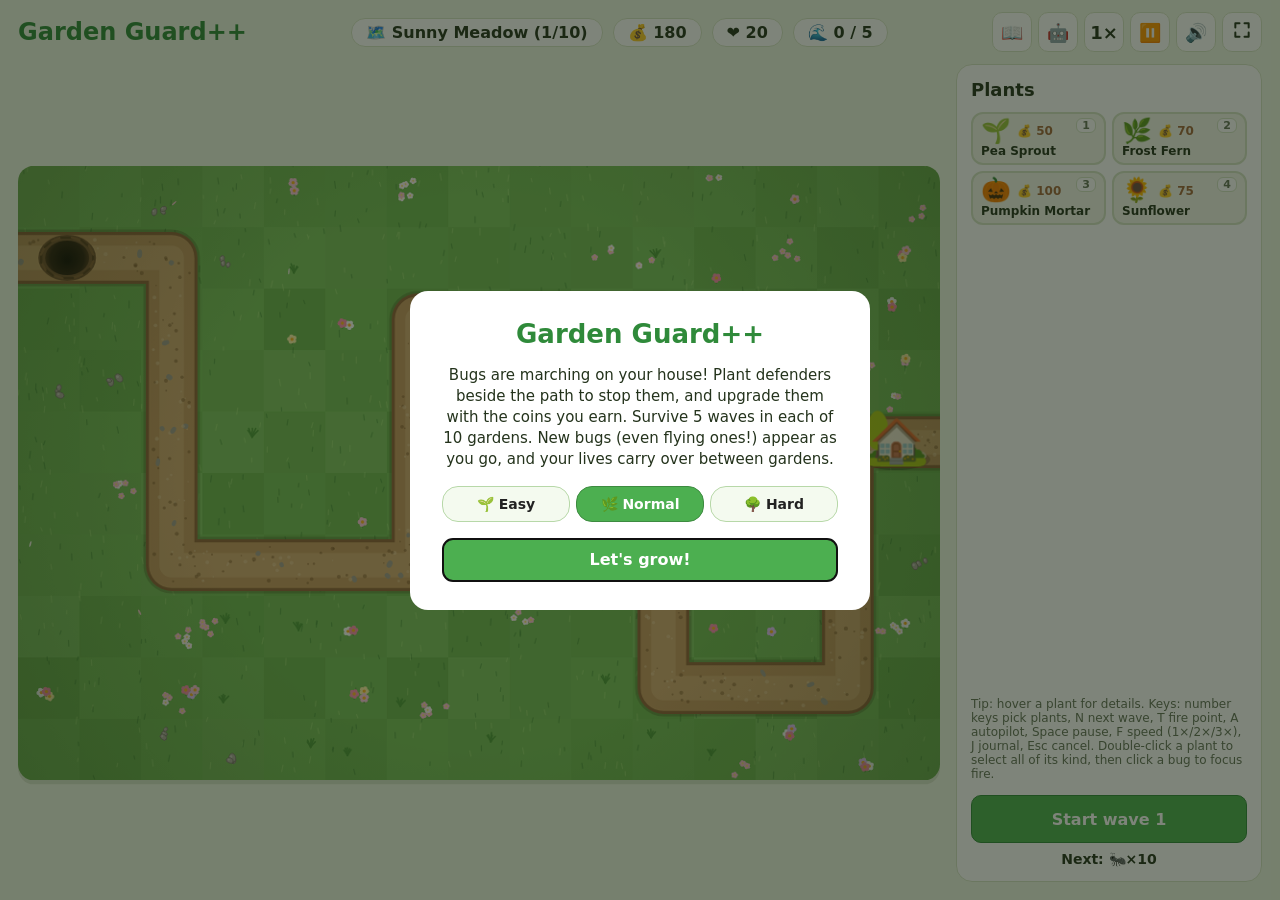
==== web/index.html @ fe69b540 "Web port: first integrated build HTML/CSS/JS + phones, snapshot gardenguard-web-1-integrated.  Co-Au" ====
<!doctype html>
<html lang="en">
<head>
<meta charset="utf-8">
<meta name="viewport" content="width=device-width, initial-scale=1, maximum-scale=1, user-scalable=no, viewport-fit=cover">
<title>Garden Guard++</title>
<meta name="theme-color" content="#eef6e4">
<!-- iPhone: "Share > Add to Home Screen" opens it full screen, like an app -->
<meta name="apple-mobile-web-app-capable" content="yes">
<meta name="mobile-web-app-capable" content="yes">
<meta name="apple-mobile-web-app-status-bar-style" content="black-translucent">
<meta name="apple-mobile-web-app-title" content="Garden Guard">
<link rel="manifest" href="manifest.json">
<link rel="apple-touch-icon" href="icon-180.png">
<link rel="icon" href="icon-192.png">
<link rel="stylesheet" href="css/style.css">
<link rel="stylesheet" href="css/phone.css">
</head>
<body>
<div id="app">
  <header id="header">
    <div id="title">Garden Guard++</div>
    <div class="stats">
      <span class="stat" id="statMap" title="Campaign map"></span>
      <span class="stat" id="statCoins"></span>
      <span class="stat" id="statLives"></span>
      <span class="stat" id="statWave"></span>
    </div>
    <div class="icons">
      <button class="iconBtn" id="btnJournal" title="Garden Journal (J)">📖</button>
      <button class="iconBtn" id="btnAuto" title="Autopilot: the AI plays the whole campaign at 2× (A)">🤖</button>
      <button class="iconBtn" id="btnSpeed" title="Fast forward (F)">1×</button>
      <button class="iconBtn" id="btnPause" title="Pause (Space)">⏸</button>
      <button class="iconBtn" id="btnSound" title="Sound">🔊</button>
      <button class="iconBtn" id="btnFull" title="Full screen">⛶</button>
    </div>
  </header>

  <main id="play">
    <div id="boardWrap">
      <canvas id="board"></canvas>
      <div id="toast" class="hidden"></div>
      <div id="pausedBanner" class="hidden">Paused</div>
      <button id="btnZoomReset" class="iconBtn hidden" title="Zoom out to the whole garden">🔍</button>
    </div>

    <aside id="side">
      <button id="sideToggle" class="iconBtn" title="Hide or show the panel">▸</button>
      <div id="sideBody">
        <div id="sideTitle">Plants</div>
        <div id="shop"></div>
        <div id="shopInfo" class="hidden"></div>

        <div id="towerPanel" class="hidden">
          <div class="tpHead">
            <span id="tpIcon"></span><span id="tpName"></span>
            <button class="iconBtn small" id="tpClose" title="Close (Esc)">✕</button>
          </div>
          <div id="tpLevel"></div>
          <table id="tpStats"></table>
          <div class="tpActions">
            <button id="tpUpgrade" class="primary">Upgrade</button>
            <button id="tpSell" class="danger">Sell</button>
          </div>
          <button id="tpAim" title="Ambush: pick a spot in range. The plant waits for bugs near there instead of shooting the first bug it sees, and hits 30% harder.">🎯 Set fire point (T)</button>
          <button id="tpCancelFocus" class="hidden">✕ Cancel focus fire</button>
        </div>

        <div class="spacer"></div>
        <div id="hint">Tip: hover a plant for details. Keys: number keys pick plants, N next wave, T fire point,
          A autopilot, Space pause, F speed (1×/2×/3×), J journal, Esc cancel. Double-click a plant to select
          all of its kind, then click a bug to focus fire.</div>
        <div id="touchHint">Tap a plant, then tap the garden to plant it. Double-tap a plant to select all
          of its kind, then tap a bug to focus fire. Pinch to zoom, drag to pan, long-press for info.</div>
      </div>
      <!-- Always visible (outside the scrolling part), so the wave button never scrolls away on phones -->
      <div id="sideFoot">
        <button id="startWave" class="primary big">Start wave 1</button>
        <div id="nextWave"></div>
      </div>
    </aside>
  </main>

  <!-- Overlays (cards) -->
  <div class="overlay hidden" id="ovIntro"><div class="card">
    <div class="cardTitle">Garden Guard++</div>
    <div class="cardText" id="introText"></div>
    <div id="difficultyHost"></div>
    <button class="primary big" id="btnStart">Let's grow!</button>
    <button class="big hidden" id="btnContinue"></button>
    <button class="big hidden" id="btnChoose">🗺️ Choose map</button>
    <button class="big hidden" id="btnInstall">📲 Install as an app</button>
  </div></div>

  <div class="overlay hidden" id="ovMapSelect"><div class="card">
    <div class="cardTitle">Choose a garden</div>
    <div class="cardText">Start a fresh run with full lives at any garden you've reached.</div>
    <div id="mapList"></div>
    <button class="big" id="btnMapBack">Back</button>
  </div></div>

  <div class="overlay hidden" id="ovNext"><div class="card">
    <div class="cardTitle" id="nextTitle"></div>
    <div class="cardText" id="nextText"></div>
    <button class="primary big" id="btnNext"></button>
  </div></div>

  <div class="overlay hidden" id="ovBugs"><div class="card">
    <div class="cardTitle" id="bugsTitle"></div>
    <div class="cardText left" id="bugsText"></div>
    <button class="primary big" id="btnBugs">Got it, bring them on!</button>
  </div></div>

  <div class="overlay hidden" id="ovEnd"><div class="card">
    <div class="cardTitle" id="endTitle"></div>
    <div class="cardText" id="endText"></div>
    <button class="primary big" id="btnAgain">Play again</button>
  </div></div>

  <div class="overlay hidden" id="ovJournal"><div class="card wide">
    <div id="journalHost"></div>
    <button class="primary big" id="btnJournalClose">Close</button>
  </div></div>

  <div id="rotate"><div>📱↻</div><p>Turn your phone sideways to play</p></div>
</div>

<script src="js/data.js"></script>
<script src="js/game.js"></script>
<script src="js/audio.js"></script>
<script src="js/view.js"></script>
<script src="js/renderer.js"></script>
<script src="js/autopilot.js"></script>
<script src="js/journal.js"></script>
<script src="js/difficulty.js"></script>
<script src="js/focusfire.js"></script>
<script src="js/ui.js"></script>
<script src="js/input.js"></script>
<script src="js/scenes.js"></script>
<script src="js/main.js"></script>
</body>
</html>
---- web/css/style.css ----
/* Garden Guard++ web. Colors match the Qt version's style sheet. */
:root {
  --bg: #eef6e4; --ink: #24331c; --green: #2f8a3a; --green2: #4caf50; --line: #d6e3c6;
  --soft: #f4f8ec; --muted: #64735a; --red: #e0533d; --gold: #ffc93c; --brown: #a0683c;
  --side-w: 306px;
}
* { box-sizing: border-box; -webkit-tap-highlight-color: transparent; }
html, body { margin: 0; height: 100%; background: var(--bg); color: var(--ink);
  font-family: system-ui, -apple-system, "Segoe UI", Roboto, "Noto Color Emoji", sans-serif;
  overscroll-behavior: none; }
body { overflow: hidden; -webkit-user-select: none; user-select: none; -webkit-touch-callout: none; }
.hidden { display: none !important; }

#app { position: fixed; inset: 0; display: flex; flex-direction: column;
  padding: 12px 18px 18px; gap: 12px;
  padding-left: max(18px, env(safe-area-inset-left)); padding-right: max(18px, env(safe-area-inset-right)); }

/* Header */
#header { display: flex; align-items: center; gap: 10px; flex: none; }
#title { font-size: 24px; font-weight: 800; color: var(--green); white-space: nowrap; }
.stats { flex: 1; display: flex; justify-content: center; gap: 10px; flex-wrap: nowrap; min-width: 0; }
.stat { background: #fff; border: 1px solid var(--line); border-radius: 14px; padding: 4px 14px;
  font-size: 16px; font-weight: 700; white-space: nowrap; transition: background .15s, border-color .15s; }
.stat.low { color: var(--red); border-color: var(--red); }
.stat.bump { background: #fff3c4; border-color: var(--gold); }
.icons { display: flex; gap: 6px; flex: none; }

button { font: inherit; background: #fff; color: var(--ink); border: 1px solid var(--line);
  border-radius: 10px; padding: 6px 12px; font-weight: 600; cursor: pointer; touch-action: manipulation; }
button:hover:not(:disabled) { background: var(--soft); }
button:active:not(:disabled) { background: #e6efda; }
button:disabled { color: #a3ad99; background: #f3f6ee; cursor: default; }
button.primary { background: var(--green2); color: #fff; border-color: var(--green); }
button.primary:hover:not(:disabled) { background: #43a047; }
button.primary:disabled { background: #b5d8b6; color: #f4f8ec; border-color: #a3cba5; }
button.danger { background: var(--red); color: #fff; border-color: #b83a27; }
button.danger:hover:not(:disabled) { background: #cf4732; }
button.danger:disabled { background: #efb3a9; color: #fbeeeb; }
button.big { font-size: 16px; font-weight: 700; min-height: 44px; }
.iconBtn { font-size: 18px; width: 40px; height: 40px; padding: 0; flex: none; }
.iconBtn.small { width: 32px; height: 32px; font-size: 15px; }
.iconBtn.on { background: #fff3c4; border-color: var(--gold); }

/* Board */
#play { flex: 1; display: flex; gap: 16px; min-height: 0; }
#boardWrap { flex: 1; position: relative; min-width: 0; min-height: 0; }
#board { position: absolute; inset: 0; width: 100%; height: 100%; touch-action: none; display: block; }
#board.cross { cursor: crosshair; }
#toast { position: absolute; top: 16px; left: 50%; transform: translateX(-50%); pointer-events: none;
  background: rgba(36, 51, 28, .9); color: #fff; font-weight: 700; font-size: 15px;
  padding: 9px 18px; border-radius: 999px; max-width: 92%; text-align: center; z-index: 2; }
#toast.error { background: var(--red); }
#pausedBanner { position: absolute; top: 50%; left: 50%; transform: translate(-50%, -50%); pointer-events: none;
  background: rgba(20, 32, 14, .75); color: #fff; font-weight: 800; font-size: 30px;
  padding: 12px 28px; border-radius: 14px; z-index: 2; }
#btnZoomReset { position: absolute; right: 10px; bottom: 14px; z-index: 2; opacity: .92; }

/* Side panel */
#side { width: var(--side-w); flex: none; background: #fff; border: 1px solid var(--line); border-radius: 16px;
  position: relative; display: flex; flex-direction: column; min-height: 0; }
#sideFoot { flex: none; display: flex; flex-direction: column; gap: 8px; padding: 0 14px 14px; }
#sideToggle { display: none; }
#sideBody { flex: 1; display: flex; flex-direction: column; gap: 12px; padding: 14px; overflow-y: auto; min-height: 0; }
#sideTitle { font-size: 18px; font-weight: 800; }
#shop { display: grid; grid-template-columns: 1fr 1fr; gap: 6px; }
.shopItem { position: relative; background: var(--soft); border: 2px solid var(--line); border-radius: 12px;
  padding: 4px 8px 5px; display: grid; grid-template-columns: auto 1fr auto; column-gap: 6px;
  align-items: center; text-align: left; min-height: 52px; }
.shopItem:hover:not(:disabled) { border-color: var(--green2); background: var(--soft); }
.shopItem.checked { background: rgba(76, 175, 80, .18); border-color: var(--green); }
.shopItem:disabled { background: #f6f7f3; border-color: #e3e8dc; }
.shopItem.fresh { border-color: #f2b705; background: #fff8dc; }
.shopItem.fresh.checked { background: rgba(242, 183, 5, .25); }
.shopIcon { font-size: 24px; line-height: 1.1; }
.shopCost { font-weight: 700; font-size: 12px; color: var(--brown); white-space: nowrap; }
.shopItem:disabled .shopCost { color: #d9480f; }
.shopKey { background: #fff; border: 1px solid var(--line); border-radius: 6px; font-size: 11px;
  font-weight: 700; color: var(--muted); padding: 0 5px; align-self: start; }
.shopName { grid-column: 1 / 4; font-weight: 700; font-size: 12px; white-space: nowrap; overflow: hidden; text-overflow: ellipsis; }
.shopItem:disabled .shopName { color: #a3ad99; }
.shopNew { position: absolute; left: 2px; top: -1px; background: #f2b705; color: #fff; border-radius: 6px;
  font-size: 9px; font-weight: 800; padding: 0 3px; }
#shopInfo { background: var(--soft); border: 1px solid var(--line); border-radius: 10px; padding: 8px 10px;
  font-size: 12px; color: var(--ink); line-height: 1.35; }
#shopInfo i { color: var(--muted); }

#towerPanel { background: var(--soft); border: 1px solid var(--line); border-radius: 12px; padding: 10px 12px 12px;
  display: flex; flex-direction: column; gap: 6px; }
.tpHead { display: flex; align-items: center; gap: 8px; }
#tpIcon { font-size: 26px; }
#tpName { font-size: 16px; font-weight: 800; flex: 1; }
#tpLevel { color: var(--muted); font-size: 14px; }
#tpStats { width: 100%; border-collapse: collapse; font-size: 14px; }
#tpStats td { padding: 1px 0; }
#tpStats td:last-child { text-align: right; font-weight: 700; }
.tpActions { display: flex; gap: 6px; }
#tpUpgrade { flex: 3; } #tpSell { flex: 2; }
.spacer { flex: 1; }
#startWave { min-height: 48px; }
#nextWave { font-size: 14px; font-weight: 600; text-align: center; white-space: pre-line; }
#hint, #touchHint { color: var(--muted); font-size: 12px; }
#touchHint { display: none; }

/* Overlays */
.overlay { position: fixed; inset: 0; background: rgba(20, 32, 14, .55); display: flex; align-items: center;
  justify-content: center; z-index: 10; padding: 12px; }
.card { background: #fff; border-radius: 18px; width: 460px; max-width: 100%; max-height: 100%; overflow-y: auto;
  padding: 28px 32px; display: flex; flex-direction: column; gap: 16px; }
.card.wide { width: 640px; }
.cardTitle { font-size: 26px; font-weight: 800; color: var(--green); text-align: center; white-space: pre-line; }
.cardText { font-size: 15px; text-align: center; white-space: pre-line; line-height: 1.4; }
.cardText.left { text-align: left; white-space: normal; }
#journalHost { height: 60vh; min-height: 200px; position: relative; overflow: hidden; }
#mapList { display: grid; grid-template-columns: 1fr auto auto; gap: 6px 10px; align-items: center; }
#mapList .mName { font-size: 14px; font-weight: 600; }
#mapList .mStars { font-size: 15px; color: #9a9a9a; }
#mapList .mStars.got { color: #f2b705; }
#mapList button { min-width: 70px; }

#rotate { display: none; position: fixed; inset: 0; z-index: 100; background: var(--bg); color: var(--green);
  flex-direction: column; align-items: center; justify-content: center; text-align: center; font-weight: 800; }
#rotate div { font-size: 64px; }
#rotate p { font-size: 20px; }

/* Touch devices: show touch hints instead of keyboard hints */
@media (hover: none) and (pointer: coarse) {
  #hint { display: none; }
  #touchHint { display: block; }
  .shopKey { display: none; }
}
/* Phones held upright: ask to rotate */
@media (hover: none) and (pointer: coarse) and (orientation: portrait) and (max-width: 820px) {
  #rotate { display: flex; }
}

/* Short screens (phones in landscape): compact everything */
@media (max-height: 560px) {
  :root { --side-w: 218px; }
  #app { padding: 4px 6px 6px; gap: 4px;
    padding-left: max(6px, env(safe-area-inset-left)); padding-right: max(6px, env(safe-area-inset-right)); }
  #title { display: none; }
  .stats { gap: 4px; justify-content: flex-start; }
  .stat { font-size: 12px; padding: 2px 7px; border-radius: 10px; }
  #statMap .long { display: none; }
  .icons { gap: 3px; }
  .iconBtn { width: 32px; height: 32px; font-size: 15px; border-radius: 8px; }
  #play { gap: 6px; }
  #side { border-radius: 12px; }
  #sideToggle { display: block; position: absolute; left: -14px; top: 50%; transform: translateY(-50%);
    width: 22px; height: 44px; font-size: 13px; z-index: 3; border-radius: 8px; padding: 0; }
  #sideBody { padding: 6px; gap: 6px; }
  #sideTitle, #hint, #touchHint { display: none; }
  #shop { grid-template-columns: 1fr 1fr 1fr; gap: 3px; }
  .shopItem { min-height: 0; padding: 2px 3px; grid-template-columns: 1fr; text-align: center; border-radius: 9px; }
  .shopIcon { font-size: 19px; }
  .shopCost { font-size: 10px; }
  .shopName, .shopKey { display: none; }
  .shopNew { font-size: 8px; }
  #shopInfo { font-size: 11px; padding: 5px 7px; }
  #towerPanel { padding: 5px 7px; gap: 3px; border-radius: 9px; }
  #tpIcon { font-size: 20px; } #tpName { font-size: 13px; } #tpLevel { font-size: 11px; }
  #tpStats { font-size: 11px; }
  #towerPanel button { font-size: 12px; padding: 4px 6px; }
  #startWave { min-height: 38px; font-size: 14px; }
  #nextWave { font-size: 11px; }
  #toast { top: 6px; font-size: 12px; padding: 5px 12px; }
  #pausedBanner { font-size: 22px; padding: 8px 20px; }
  .card { padding: 14px 18px; gap: 9px; border-radius: 14px; width: 520px; }
  .card.wide { width: 720px; }
  .cardTitle { font-size: 20px; }
  .cardText { font-size: 13px; }
  .card button.big { min-height: 36px; font-size: 14px; }
  #side.collapsed { width: 0; border: none; }
  #side.collapsed #sideBody, #side.collapsed #sideFoot { display: none; }
  #sideFoot { padding: 0 6px 6px; gap: 3px; }
}
---- web/css/phone.css ----
/* Garden Guard++ web: layout overrides (owner: Bill). Loaded after style.css.
   1) Laptops/tablets 561-900px tall: compact shop chips while a plant is selected.
   2) Phones in landscape (<= 560px tall): compact everything. */
/* Narrow-but-tall screens (iPad landscape 1024x768): the header's title, stats and icons overlapped. */
@media (min-height: 561px) and (max-width: 1180px) {
  #title { font-size: 19px; }
  .stats { gap: 6px; }
  .stat { font-size: 14px; padding: 3px 10px; }
  .icons { gap: 4px; }
}
@media (min-height: 561px) and (max-height: 900px) {
  /* While a plant is selected the shop cards drop their name line (icon + cost + key stay), so the tower
     panel's 🎯 and Cancel focus stay above the wave footer even with 11 plants (map 10). */
  #sideBody:has(#towerPanel:not(.hidden)) .shopItem { min-height: 0; padding: 2px 8px; }
  #sideBody:has(#towerPanel:not(.hidden)) .shopName { display: none; }
  #sideBody:has(#towerPanel:not(.hidden)) .shopIcon { font-size: 20px; }
  #sideBody:has(#towerPanel:not(.hidden)) .shopKey { align-self: center; }
  #sideBody:has(#towerPanel:not(.hidden)) #shop { gap: 4px; }
  #sideBody:has(#towerPanel:not(.hidden)) #shopInfo { display: none; }
}

@media (max-height: 560px) {
  /* #5 Bigger touch targets in the header and on the side toggle. */
  .iconBtn { width: 36px; height: 36px; font-size: 16px; }
  #sideToggle { width: 28px; height: 52px; left: -18px; font-size: 14px; }

  /* #1 Tower panel: compact, so Upgrade/Sell, 🎯 and Cancel focus fit at 844x390 even with 11 plants. */
  /* While a plant is selected, the shop shrinks to one line per plant (icon + price), 3 per row. */
  #sideBody:has(#towerPanel:not(.hidden)) #shop { grid-template-columns: repeat(3, minmax(0, 1fr)); gap: 2px; }
  #sideBody:has(#towerPanel:not(.hidden)) .shopItem {
    display: flex; align-items: center; justify-content: center; gap: 1px; padding: 1px 1px; border-width: 1px; }
  #sideBody:has(#towerPanel:not(.hidden)) .shopIcon { font-size: 15px; }
  #sideBody:has(#towerPanel:not(.hidden)) .shopCost { font-size: 9px; letter-spacing: -.2px; }
  #sideBody:has(#towerPanel:not(.hidden)) .shopNew { display: none; }
  #sideBody:has(#towerPanel:not(.hidden)) #shopInfo { display: none; }

  #towerPanel { display: grid; grid-template-columns: 1fr 1fr; gap: 3px; padding: 4px 6px 5px; }
  #towerPanel > * { grid-column: 1 / -1; min-width: 0; }
  .tpHead { gap: 4px; }
  #tpIcon { font-size: 17px; }
  #tpName { font-size: 12px; line-height: 1.1; }
  #tpClose { width: 26px; height: 26px; font-size: 12px; }
  #tpLevel { font-size: 10px; margin-top: -3px; }
  /* Stats in two columns: "name value" pairs. */
  #tpStats, #tpStats tbody { display: grid; grid-template-columns: 1fr 1fr; column-gap: 6px; row-gap: 0; font-size: 10px; }
  #tpStats tbody { grid-column: 1 / -1; }
  #tpStats tr { display: flex; justify-content: space-between; gap: 3px; min-width: 0; line-height: 1.25; }
  #tpStats tr:last-child:nth-child(odd) { grid-column: 1 / -1; }   /* odd last stat gets the full width */
  #tpStats td { padding: 0; }
  #tpStats td:first-child { color: var(--muted); white-space: nowrap; }
  #tpStats td:last-child { text-align: right; overflow: hidden; text-overflow: ellipsis; white-space: nowrap; }
  #towerPanel button { font-size: 11px; padding: 3px 4px; min-height: 28px; line-height: 1.1; }
  /* 🎯 and Cancel focus side by side when both show. */
  #tpAim:has(+ #tpCancelFocus:not(.hidden)), #tpCancelFocus { grid-column: auto; }

  /* #2 Map select: two maps per row (1|2, 3|4, ...), Back always visible at 844x390. */
  #ovMapSelect .card { width: 780px; gap: 7px; padding: 10px 14px 12px; }
  #ovMapSelect .cardText { font-size: 12px; }
  #mapList { grid-template-columns: 1fr auto auto 1fr auto auto; gap: 4px 8px; }
  #mapList .mName { font-size: 13px; white-space: nowrap; overflow: hidden; text-overflow: ellipsis; }
  #mapList .mStars { font-size: 12px; }
  #mapList button { min-width: 58px; min-height: 34px; padding: 2px 8px; font-size: 13px; }
  #mapList button:nth-of-type(odd) { margin-right: 10px; }

  /* #3 Journal: use the height the removed title freed up. */
  #journalHost { height: calc(100vh - 96px); height: calc(100dvh - 96px); min-height: 160px; }
}
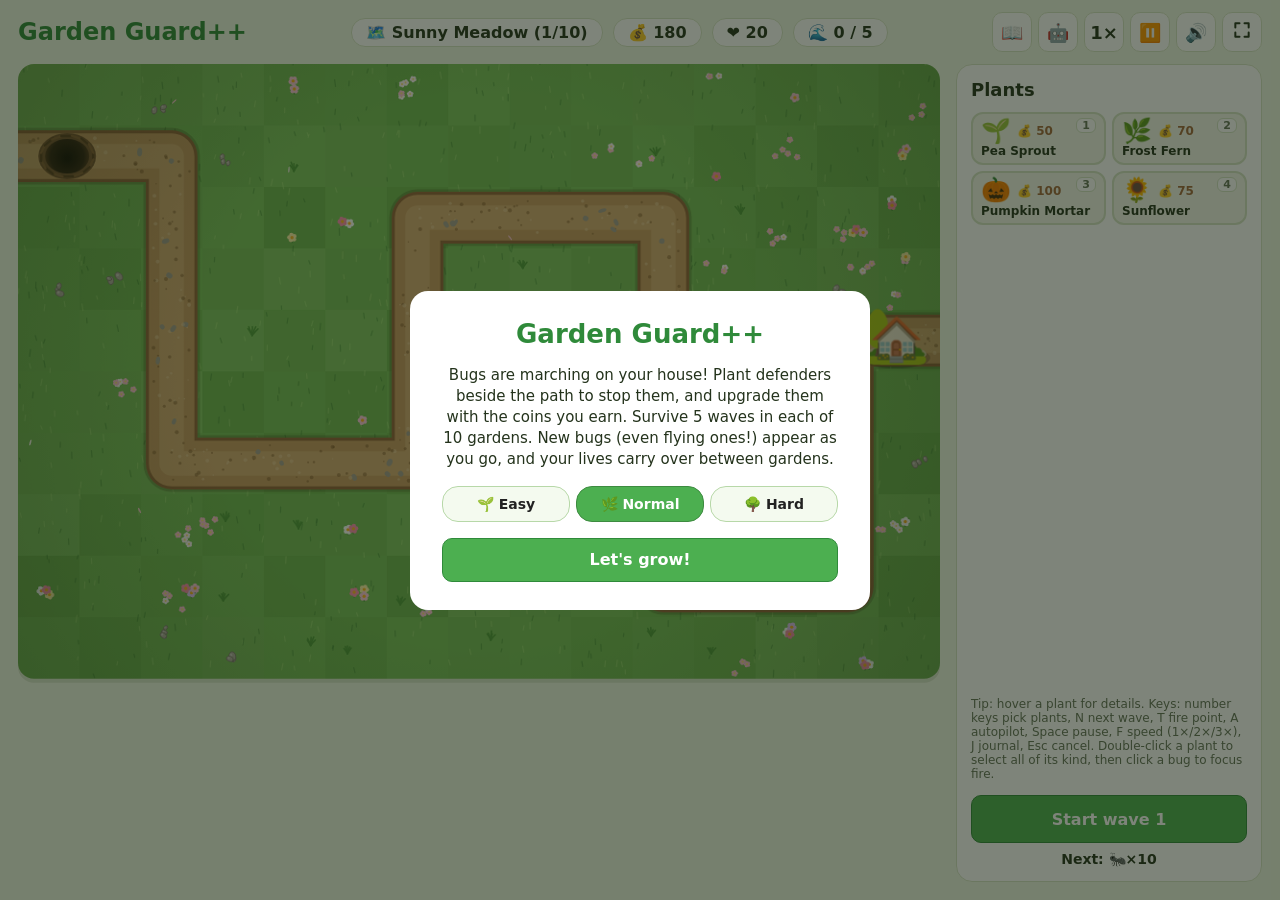
==== commit 05e0fb41: "Web port: phone layouts HTML/CSS/JS + phones, snapshot gardenguard-web-2-phone.  Co-Authored-By: Cla" ====
--- a/web/index.html
+++ b/web/index.html
@@ -86,6 +86,7 @@
     <div class="cardTitle">Garden Guard++</div>
     <div class="cardText" id="introText"></div>
     <div id="difficultyHost"></div>
+    <button class="primary big hidden" id="btnResume"></button>
     <button class="primary big" id="btnStart">Let's grow!</button>
     <button class="big hidden" id="btnContinue"></button>
     <button class="big hidden" id="btnChoose">🗺️ Choose map</button>
--- a/web/css/style.css
+++ b/web/css/style.css
@@ -8,7 +8,7 @@
 html, body { margin: 0; height: 100%; background: var(--bg); color: var(--ink);
   font-family: system-ui, -apple-system, "Segoe UI", Roboto, "Noto Color Emoji", sans-serif;
   overscroll-behavior: none; }
-body { overflow: hidden; -webkit-user-select: none; user-select: none; -webkit-touch-callout: none; }
+body { overflow: hidden; touch-action: manipulation; -webkit-user-select: none; user-select: none; -webkit-touch-callout: none; }
 .hidden { display: none !important; }
 
 #app { position: fixed; inset: 0; display: flex; flex-direction: column;
--- a/web/css/phone.css
+++ b/web/css/phone.css
@@ -17,6 +17,7 @@
   #sideBody:has(#towerPanel:not(.hidden)) .shopKey { align-self: center; }
   #sideBody:has(#towerPanel:not(.hidden)) #shop { gap: 4px; }
   #sideBody:has(#towerPanel:not(.hidden)) #shopInfo { display: none; }
+  #sideBody:has(#towerPanel:not(.hidden)) :is(#hint, #touchHint) { display: none; }   /* was cut by the footer */
 }
 
 @media (max-height: 560px) {
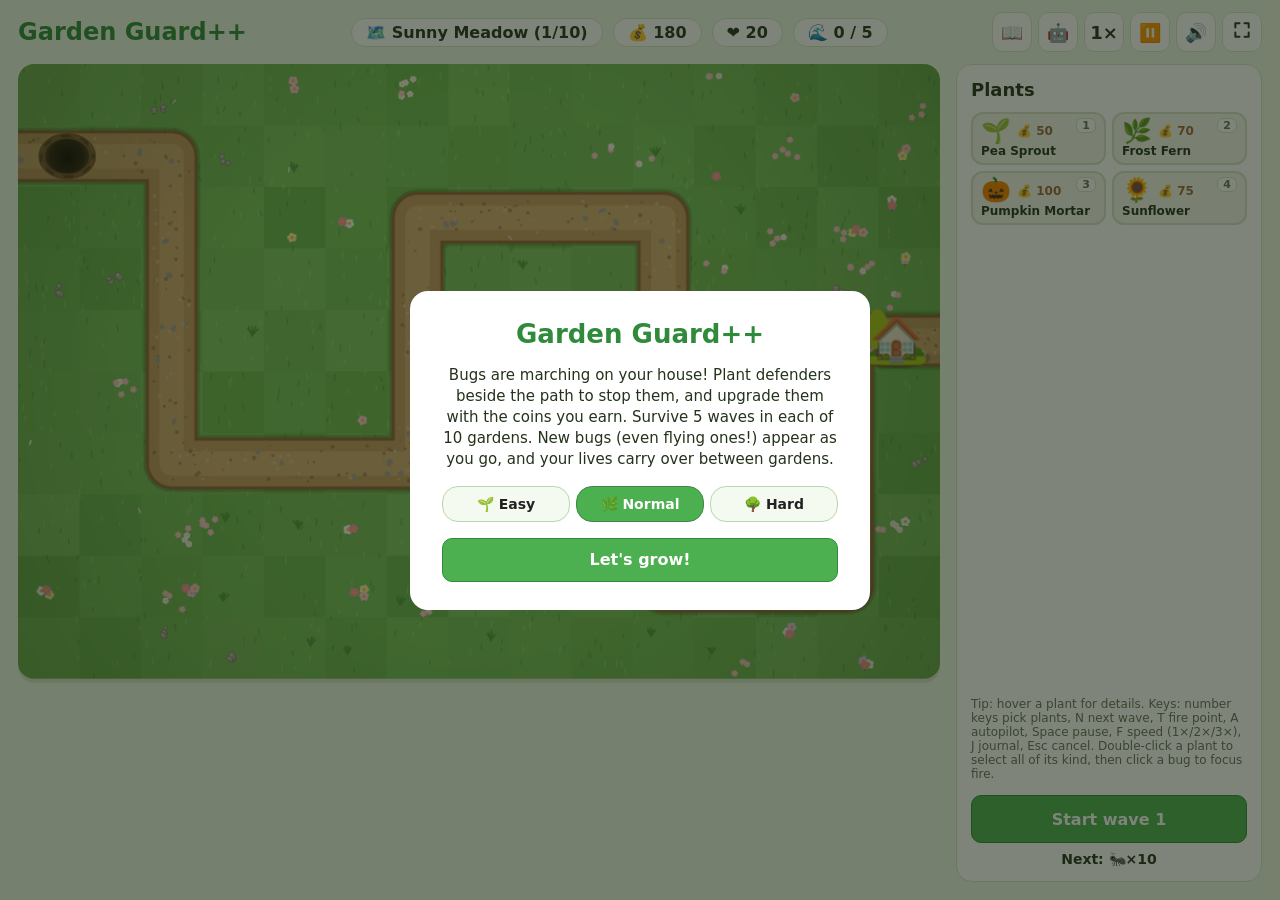
==== commit 35387c2f: "Web port: final (all checks pass) HTML/CSS/JS + phones, snapshot gardenguard-web-3-final.  Co-Author" ====
--- a/web/index.html
+++ b/web/index.html
@@ -15,6 +15,7 @@
 <link rel="icon" href="icon-192.png">
 <link rel="stylesheet" href="css/style.css">
 <link rel="stylesheet" href="css/phone.css">
+<link rel="stylesheet" href="css/portrait.css">
 </head>
 <body>
 <div id="app">
@@ -63,7 +64,7 @@
             <button id="tpSell" class="danger">Sell</button>
           </div>
           <button id="tpAim" title="Ambush: pick a spot in range. The plant waits for bugs near there instead of shooting the first bug it sees, and hits 30% harder.">🎯 Set fire point (T)</button>
-          <button id="tpCancelFocus" class="hidden">✕ Cancel focus fire</button>
+          <button id="tpCancelFocus" class="hidden">✕ Cancel focus</button>
         </div>
 
         <div class="spacer"></div>
--- a/web/css/style.css
+++ b/web/css/style.css
@@ -120,7 +120,7 @@
 #rotate { display: none; position: fixed; inset: 0; z-index: 100; background: var(--bg); color: var(--green);
   flex-direction: column; align-items: center; justify-content: center; text-align: center; font-weight: 800; }
 #rotate div { font-size: 64px; }
-#rotate p { font-size: 20px; }
+#rotate p { font-size: 20px; padding: 0 28px; }
 
 /* Touch devices: show touch hints instead of keyboard hints */
 @media (hover: none) and (pointer: coarse) {
@@ -128,8 +128,8 @@
   #touchHint { display: block; }
   .shopKey { display: none; }
 }
-/* Phones held upright: ask to rotate */
-@media (hover: none) and (pointer: coarse) and (orientation: portrait) and (max-width: 820px) {
+/* Phones held upright: ask to rotate (tablets, 600px+ wide, can play upright) */
+@media (hover: none) and (pointer: coarse) and (orientation: portrait) and (max-width: 600px) {
   #rotate { display: flex; }
 }
 
@@ -171,6 +171,23 @@
   .cardText { font-size: 13px; }
   .card button.big { min-height: 36px; font-size: 14px; }
   #side.collapsed { width: 0; border: none; }
+
+  /* Wide phones: the board is limited by height, so give it the FULL height and move the header
+     (stats + buttons) into the right-hand column above the side panel. */
+  #app { --side-w: 252px; display: grid; grid-template-columns: minmax(0, 1fr) var(--side-w); grid-template-rows: auto minmax(0, 1fr);
+    column-gap: 6px; row-gap: 4px; }
+  #app #header .iconBtn { width: 38px; height: 32px; }
+  #app #header .stat { font-size: 12px; padding: 2px 4px; }
+  #play { display: contents; }
+  #boardWrap { grid-column: 1; grid-row: 1 / 3; }
+  #header { grid-column: 2; grid-row: 1; flex-wrap: wrap; gap: 3px; justify-content: space-between; }
+  #side { grid-column: 2; grid-row: 2; }
+  .stats { flex: 1 1 100%; display: grid; grid-template-columns: 1fr 1fr 1fr; gap: 3px; }
+  .stat { text-align: center; overflow: hidden; text-overflow: ellipsis; }
+  #statMap { grid-column: 1 / -1; }
+  .icons { flex: 1 1 100%; justify-content: space-between; }
+  #app.sideCollapsed { grid-template-columns: minmax(0, 1fr) 0; column-gap: 0; }
+  #app.sideCollapsed #header { display: none; }
   #side.collapsed #sideBody, #side.collapsed #sideFoot { display: none; }
   #sideFoot { padding: 0 6px 6px; gap: 3px; }
 }
--- a/web/css/phone.css
+++ b/web/css/phone.css
@@ -23,7 +23,7 @@
 @media (max-height: 560px) {
   /* #5 Bigger touch targets in the header and on the side toggle. */
   .iconBtn { width: 36px; height: 36px; font-size: 16px; }
-  #sideToggle { width: 28px; height: 52px; left: -18px; font-size: 14px; }
+  #sideToggle { width: 34px; height: 56px; left: -22px; font-size: 15px; }
 
   /* #1 Tower panel: compact, so Upgrade/Sell, 🎯 and Cancel focus fit at 844x390 even with 11 plants. */
   /* While a plant is selected, the shop shrinks to one line per plant (icon + price), 3 per row. */
@@ -40,19 +40,27 @@
   .tpHead { gap: 4px; }
   #tpIcon { font-size: 17px; }
   #tpName { font-size: 12px; line-height: 1.1; }
-  #tpClose { width: 26px; height: 26px; font-size: 12px; }
-  #tpLevel { font-size: 10px; margin-top: -3px; }
+  #tpClose { width: 30px; height: 26px; font-size: 12px; }
+  #sideBody:has(#towerPanel:not(.hidden)) { padding: 4px 5px; gap: 4px; }
+  #sideBody:has(#towerPanel:not(.hidden)) .shopItem { padding: 0 1px; }
+  #tpLevel { font-size: 10px; margin-top: -3px; white-space: nowrap; overflow: hidden; text-overflow: ellipsis; }
   /* Stats in two columns: "name value" pairs. */
   #tpStats, #tpStats tbody { display: grid; grid-template-columns: 1fr 1fr; column-gap: 6px; row-gap: 0; font-size: 10px; }
   #tpStats tbody { grid-column: 1 / -1; }
-  #tpStats tr { display: flex; justify-content: space-between; gap: 3px; min-width: 0; line-height: 1.25; }
+  #tpStats tr { display: flex; justify-content: space-between; gap: 3px; min-width: 0; line-height: 1.15; }
   #tpStats tr:last-child:nth-child(odd) { grid-column: 1 / -1; }   /* odd last stat gets the full width */
+  #tpStats tr:nth-child(n+5) { display: none; }   /* phones: at most 4 stats (the journal has them all) */
   #tpStats td { padding: 0; }
   #tpStats td:first-child { color: var(--muted); white-space: nowrap; }
   #tpStats td:last-child { text-align: right; overflow: hidden; text-overflow: ellipsis; white-space: nowrap; }
-  #towerPanel button { font-size: 11px; padding: 3px 4px; min-height: 28px; line-height: 1.1; }
+  /* Finger-sized: 36px tall action buttons (Dale's E2E: 26px was hard to hit). */
+  #towerPanel button { font-size: 12px; padding: 2px 4px; min-height: 36px; line-height: 1.1; }
+  #towerPanel #tpClose { min-height: 0; }
+  #tpAim, #tpCancelFocus { white-space: nowrap; overflow: hidden; text-overflow: ellipsis; }
   /* 🎯 and Cancel focus side by side when both show. */
-  #tpAim:has(+ #tpCancelFocus:not(.hidden)), #tpCancelFocus { grid-column: auto; }
+  /* Two rules: a browser without :has() (Chrome < 105) would drop a combined rule entirely. */
+  #tpCancelFocus { grid-column: auto; }
+  #tpAim:has(+ #tpCancelFocus:not(.hidden)) { grid-column: auto; }
 
   /* #2 Map select: two maps per row (1|2, 3|4, ...), Back always visible at 844x390. */
   #ovMapSelect .card { width: 780px; gap: 7px; padding: 10px 14px 12px; }
@@ -63,6 +71,30 @@
   #mapList button { min-width: 58px; min-height: 34px; padding: 2px 8px; font-size: 13px; }
   #mapList button:nth-of-type(odd) { margin-right: 10px; }
 
+  /* Intro card: everything fits at 844x390 even with Resume, Continue, Choose map, Install and the
+     difficulty picker all showing. Continue / Choose map / Install share one row (flex-wrap: the other
+     children take a full row each). */
+  #ovIntro .card { flex-direction: row; flex-wrap: wrap; align-content: flex-start; gap: 6px;
+    padding: 10px 16px 12px; width: 600px; }
+  #ovIntro .card > * { flex: 0 0 100%; min-width: 0; }
+  #ovIntro .cardTitle { font-size: 18px; }
+  #ovIntro #introText { font-size: 12px; line-height: 1.3; }
+  #ovIntro .card button.big { min-height: 32px; font-size: 13px; padding: 4px 8px; }
+  #ovIntro #btnContinue { flex: 2 1 0; }
+  #ovIntro #btnChoose, #ovIntro #btnInstall { flex: 1 1 0; }
+  #ovIntro #btnContinue, #ovIntro #btnChoose, #ovIntro #btnInstall { font-size: 12px; line-height: 1.15; }
+
   /* #3 Journal: use the height the removed title freed up. */
   #journalHost { height: calc(100vh - 96px); height: calc(100dvh - 96px); min-height: 160px; }
 }
+
+/* Small phones (iPhone SE 667x375 and similar): narrower side column so the board isn't width-limited,
+   and a shorter plant panel (no level/"Focusing…" line, at most 4 stats). */
+@media (max-height: 560px) and (max-width: 740px) {
+  #app { --side-w: 212px; }
+  #tpLevel { display: none; }
+  #sideBody:has(#towerPanel:not(.hidden)) .shopIcon { font-size: 14px; }
+  #app #header .iconBtn { width: 32px; font-size: 14px; }   /* 6 icons must fit the 212px column */
+  #app #header .icons { gap: 2px; }
+  #tpAim, #tpCancelFocus { font-size: 10px !important; letter-spacing: -.3px; padding: 2px 2px !important; }
+}
--- a/web/css/portrait.css
+++ b/web/css/portrait.css
@@ -0,0 +1,61 @@
+/* Garden Guard++ web: tablets held upright (owner: Boomhauer). Loaded after phone.css.
+   iPad portrait (768x1024, 820x1180, ...): the board on top, the panel below it at full width (max ~40%
+   of the height). In the panel the shop is a wide grid with the plant panel / plant info beside it, and
+   the wave footer is a row at the bottom, so it is always reachable. */
+@media (orientation: portrait) and (min-width: 600px) {
+  /* Header: title + icons on the first row, the four stats on a full-width second row. */
+  #header { flex-wrap: wrap; row-gap: 8px; }
+  #title { flex: 1; }
+  .stats { order: 3; flex: 1 0 100%; justify-content: center; }
+
+  /* Board on top, panel below. Every map is about 3:2 and the board is width-limited upright, so the
+     board box takes exactly the map's shape (no empty band under the map) and the panel gets the rest. */
+  #play { flex-direction: column; gap: 12px; }
+  #boardWrap { flex: 0 1 auto; width: 100%; aspect-ratio: 3 / 2; max-height: 64%; min-height: 240px; }
+  #side { width: auto; flex: 1 1 auto; min-height: 0; }
+  #sideToggle { display: none !important; }
+  #side.collapsed #sideBody { display: grid; }   /* no collapsing upright */
+
+  /* Panel body: shop grid (left) | plant panel, plant info or hints (right). Scrolls if a long panel needs it. */
+  #sideBody { display: grid; grid-template-columns: minmax(0, 1fr) minmax(230px, 34%);
+    grid-auto-rows: min-content; align-content: start; column-gap: 14px; row-gap: 8px; padding: 12px 14px 8px; }
+  #sideTitle { grid-column: 1; grid-row: 1; font-size: 16px; }
+  #shop { grid-column: 1; grid-row: 2 / span 6; align-self: start;
+    grid-template-columns: repeat(auto-fill, minmax(104px, 1fr)); gap: 6px; }
+  /* Right column: the plant panel or the plant info (never both: placing and selecting exclude each other). */
+  #shopInfo, #towerPanel { grid-column: 2; grid-row: 1 / span 7; }
+  /* Hints under the shop. Works without :has() (Chrome < 105 drops any rule that uses it). */
+  #hint, #touchHint { grid-column: 1; grid-row: 8; }
+  .spacer { display: none; }
+  /* Enhancement where :has() works: hints move into the empty right column. */
+  #sideBody:not(:has(#towerPanel:not(.hidden), #shopInfo:not(.hidden))) :is(#hint, #touchHint) {
+    grid-column: 2; grid-row: 1 / span 7; }
+  #sideBody:has(#towerPanel:not(.hidden)) :is(#hint, #touchHint) { display: none; }
+
+  /* Undo phone.css's "compact shop while a plant is selected" (the shop has room here). */
+  #sideBody:has(#towerPanel:not(.hidden)) .shopItem { padding: 4px 8px 5px; }
+  #sideBody:has(#towerPanel:not(.hidden)) .shopName { display: block; }
+  #sideBody:has(#towerPanel:not(.hidden)) #shop { gap: 6px; }
+
+  /* Plant panel: one stat per row (two columns truncated "2.6 tiles" in the 230 px column). */
+  #towerPanel { padding: 8px 10px 10px; gap: 5px; }
+  #tpStats { font-size: 13px; }
+  #tpStats td:first-child { color: var(--muted); }
+  #towerPanel button { min-height: 38px; }
+
+  /* Bigger shop cards: the panel has the height, and fingers need the targets. */
+  /* (Separate rules: a selector list containing :has() is dropped whole on Chrome < 105.) */
+  .shopItem { min-height: 62px; }
+  .shopIcon { font-size: 28px; }
+  #sideBody:has(#towerPanel:not(.hidden)) .shopItem { min-height: 62px; }
+  #sideBody:has(#towerPanel:not(.hidden)) .shopIcon { font-size: 28px; }
+  .shopName { font-size: 13px; }
+
+  /* Wave footer: the button and the next-wave preview side by side. */
+  #sideFoot { flex-direction: row; align-items: center; gap: 14px; padding: 4px 14px 12px; }
+  #startWave { flex: 0 0 auto; min-width: 210px; min-height: 46px; }
+  #nextWave { flex: 1; text-align: left; font-size: 13px; }
+
+  /* Cards: the journal can use the tall screen. */
+  #journalHost { height: 70vh; }
+}
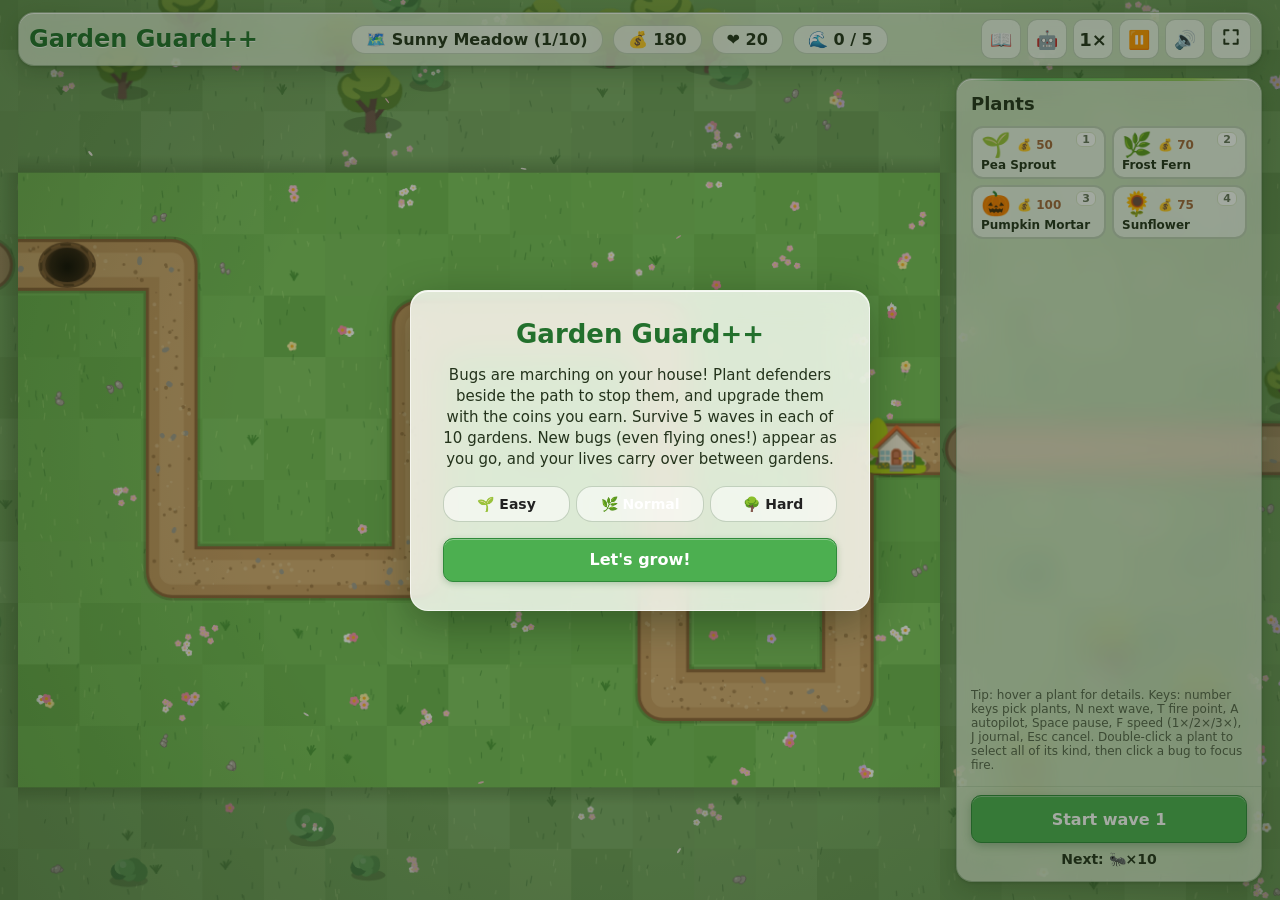
==== commit bddcc6c5: "Immersive look: full-screen layout (web) Overnight Phase 1, snapshot immersive-1-layout (Qt + web to" ====
--- a/web/index.html
+++ b/web/index.html
@@ -16,8 +16,12 @@
 <link rel="stylesheet" href="css/style.css">
 <link rel="stylesheet" href="css/phone.css">
 <link rel="stylesheet" href="css/portrait.css">
+<link rel="stylesheet" href="css/immersive.css">
 </head>
 <body>
+<!-- Immersive: the garden canvas fills the whole screen behind the panels. #boardWrap (below)
+     is an empty placeholder that says where the board itself should fit (View.setSafeRect). -->
+<canvas id="board"></canvas>
 <div id="app">
   <header id="header">
     <div id="title">Garden Guard++</div>
@@ -39,7 +43,6 @@
 
   <main id="play">
     <div id="boardWrap">
-      <canvas id="board"></canvas>
       <div id="toast" class="hidden"></div>
       <div id="pausedBanner" class="hidden">Paused</div>
       <button id="btnZoomReset" class="iconBtn hidden" title="Zoom out to the whole garden">🔍</button>
--- a/web/css/style.css
+++ b/web/css/style.css
@@ -11,9 +11,12 @@
 body { overflow: hidden; touch-action: manipulation; -webkit-user-select: none; user-select: none; -webkit-touch-callout: none; }
 .hidden { display: none !important; }
 
-#app { position: fixed; inset: 0; display: flex; flex-direction: column;
+#app { position: fixed; inset: 0; display: flex; flex-direction: column; z-index: 1; pointer-events: none;
   padding: 12px 18px 18px; gap: 12px;
   padding-left: max(18px, env(safe-area-inset-left)); padding-right: max(18px, env(safe-area-inset-right)); }
+
+/* Taps on empty parts of the layout fall through to the garden canvas; real controls take them. */
+#header button, .stat, #side, #boardWrap > button, .overlay, #rotate { pointer-events: auto; }
 
 /* Header */
 #header { display: flex; align-items: center; gap: 10px; flex: none; }
@@ -44,7 +47,9 @@
 /* Board */
 #play { flex: 1; display: flex; gap: 16px; min-height: 0; }
 #boardWrap { flex: 1; position: relative; min-width: 0; min-height: 0; }
-#board { position: absolute; inset: 0; width: 100%; height: 100%; touch-action: none; display: block; }
+/* Immersive: the garden canvas fills the whole screen behind everything; #boardWrap is an empty
+   placeholder that tells View where the board itself fits (main.js -> View.setSafeRect). */
+#board { position: fixed; inset: 0; width: 100%; height: 100%; touch-action: none; display: block; z-index: 0; }
 #board.cross { cursor: crosshair; }
 #toast { position: absolute; top: 16px; left: 50%; transform: translateX(-50%); pointer-events: none;
   background: rgba(36, 51, 28, .9); color: #fff; font-weight: 700; font-size: 15px;
--- a/web/css/immersive.css
+++ b/web/css/immersive.css
@@ -0,0 +1,116 @@
+/* Garden Guard++ web: immersive look, frosted-glass panels (owner: Bill). Loaded LAST.
+   The garden canvas fills the screen behind everything (Hank's layout contract); the header, the side
+   panel and the cards float on it as translucent, blurred "glass" with light garden touches.
+   Contrast: the glass is always LIGHT (dark ink on it), so the text reads the same over grass, soil,
+   autumn leaves, night and snow. Snow is the hard case for the EDGE of a light panel, so every panel
+   also has a darker green hairline + soft shadow that separates it from white ground.
+   No backdrop-filter (old browsers): the same panels, just more opaque (see @supports at the end). */
+:root {
+  --glass: rgba(248, 252, 242, .66);          /* panel fill (the blur does most of the work) */
+  --glass-strong: rgba(250, 253, 246, .84);   /* cards, tooltips: text-heavy */
+  --glass-chip: rgba(255, 255, 255, .58);     /* stat pills, shop cards, buttons on glass */
+  --glass-edge: rgba(47, 90, 40, .30);        /* hairline: visible on snow and on dark grass */
+  --glass-hi: rgba(255, 255, 255, .75);       /* top highlight (inner) */
+  --glass-blur: blur(14px) saturate(1.35);
+  --glass-shadow: 0 6px 22px rgba(20, 40, 12, .22), 0 1px 3px rgba(20, 40, 12, .18);
+}
+
+/* ---- Panels: header and side ---- */
+#header, #side {
+  background: var(--glass);
+  -webkit-backdrop-filter: var(--glass-blur); backdrop-filter: var(--glass-blur);
+  border: 1px solid var(--glass-edge);
+  box-shadow: var(--glass-shadow), inset 0 1px 0 var(--glass-hi);
+}
+#header { border-radius: 16px; padding: 6px 10px; }
+#side { border-radius: 16px; overflow: visible; }
+/* Garden touch: a thin leafy band along the top edge of the side panel. */
+#side::before { content: ""; position: absolute; left: 14px; right: 14px; top: -1px; height: 3px;
+  border-radius: 0 0 3px 3px; pointer-events: none;
+  background: linear-gradient(90deg, rgba(76,175,80,0), rgba(76,175,80,.85) 20%, rgba(139,195,74,.85) 80%, rgba(139,195,74,0)); }
+#title { color: #22702c; text-shadow: 0 1px 0 rgba(255,255,255,.7); }
+
+/* Stat pills: brighter chips on the glass. */
+.stat { background: var(--glass-chip); border-color: rgba(47, 90, 40, .22); }
+.stat.bump { background: rgba(255, 243, 196, .92); border-color: var(--gold); }
+.stat.low { background: rgba(255, 236, 232, .9); }
+
+/* Buttons on glass: translucent white, crisp edge; the coloured ones (primary/danger) stay solid. */
+#header button, #side button:not(.primary):not(.danger), .card button:not(.primary):not(.danger) {
+  background: var(--glass-chip); border-color: rgba(47, 90, 40, .24); }
+#header button:hover:not(:disabled), #side button:not(.primary):not(.danger):hover:not(:disabled),
+.card button:not(.primary):not(.danger):hover:not(:disabled) { background: rgba(255, 255, 255, .85); }
+#header button:active:not(:disabled), #side button:not(.primary):not(.danger):active:not(:disabled),
+.card button:not(.primary):not(.danger):active:not(:disabled) { background: rgba(230, 239, 218, .95); }
+#side button:not(.primary):not(.danger):disabled, .card button:not(.primary):not(.danger):disabled {
+  background: rgba(243, 246, 238, .45); color: #8f9a85; }
+.iconBtn.on, #header .iconBtn.on { background: rgba(255, 243, 196, .95); border-color: var(--gold); }
+button.primary { box-shadow: 0 1px 0 rgba(255,255,255,.35) inset, 0 2px 6px rgba(30, 90, 35, .25); }
+/* Disabled green buttons ("Wave 4…", "Max level"): white-on-pale-green was ~1.6:1 over snow. */
+button.primary:disabled { background: rgba(196, 224, 192, .85); color: #4f7a4c; border-color: rgba(47, 138, 58, .35);
+  box-shadow: none; }
+
+/* ---- Shop cards ---- */
+#side .shopItem { background: var(--glass-chip); border-color: rgba(47, 90, 40, .18); }
+#side .shopItem:hover:not(:disabled) { background: rgba(255, 255, 255, .82); border-color: var(--green2); }
+#side .shopItem.checked { background: rgba(200, 235, 190, .88); border-color: var(--green);
+  box-shadow: 0 0 0 2px rgba(76, 175, 80, .25); }
+#side .shopItem.fresh { background: rgba(255, 248, 220, .9); border-color: #f2b705; }
+#side .shopItem.fresh.checked { background: rgba(255, 233, 160, .92); }
+#side .shopItem:disabled { background: rgba(240, 243, 235, .38); border-color: rgba(47, 90, 40, .10); }
+#side .shopItem:disabled .shopIcon { opacity: .55; filter: saturate(.6); }
+#side .shopItem:disabled .shopName { color: #7f8a75; }   /* #a3ad99 was too faint on glass */
+#side .shopItem:disabled .shopCost { color: #c0410c; }
+.shopKey { background: rgba(255, 255, 255, .8); }
+
+/* Plant info + plant panel: slightly more solid sub-panels (lots of small text). */
+#shopInfo, #towerPanel { background: rgba(255, 255, 255, .55); border-color: rgba(47, 90, 40, .18); }
+#tpLevel, #tpStats td:first-child, #shopInfo i, #hint, #touchHint { color: #55644b; }   /* darker muted */
+
+/* Wave footer: a soft divider instead of a hard box. */
+#sideFoot { border-top: 1px solid rgba(47, 90, 40, .12); padding-top: 8px; }
+#startWave { box-shadow: 0 1px 0 rgba(255,255,255,.35) inset, 0 3px 10px rgba(30, 90, 35, .3); }
+#nextWave { color: var(--ink); }
+
+/* Side toggle (phones): a glass tab. */
+#sideToggle { background: var(--glass-strong) !important; border-color: var(--glass-edge) !important;
+  box-shadow: var(--glass-shadow); }
+
+/* ---- Toast and paused banner: dark glass ---- */
+#toast { background: rgba(28, 44, 20, .74); -webkit-backdrop-filter: blur(8px); backdrop-filter: blur(8px);
+  box-shadow: 0 4px 14px rgba(0, 0, 0, .25); border: 1px solid rgba(255, 255, 255, .18); }
+#toast.error { background: rgba(224, 83, 61, .9); }
+#pausedBanner { background: rgba(20, 32, 14, .6); -webkit-backdrop-filter: blur(8px); backdrop-filter: blur(8px);
+  border: 1px solid rgba(255, 255, 255, .2); box-shadow: 0 6px 24px rgba(0, 0, 0, .3); }
+#btnZoomReset { opacity: 1; background: var(--glass-strong); border-color: var(--glass-edge); box-shadow: var(--glass-shadow); }
+
+/* ---- Overlay cards ---- */
+.overlay { background: rgba(20, 32, 14, .38); }
+.card { background: var(--glass-strong);
+  -webkit-backdrop-filter: blur(18px) saturate(1.3); backdrop-filter: blur(18px) saturate(1.3);
+  border: 1px solid rgba(255, 255, 255, .6);
+  box-shadow: 0 12px 40px rgba(10, 25, 5, .35), inset 0 1px 0 rgba(255, 255, 255, .8); }
+.cardTitle { color: #22702c; }
+
+/* ---- Phones (<= 560px tall): cheaper glass. The board redraws every frame, and a big blur radius
+   over it costs on phone GPUs: smaller radius, a bit more fill so it still reads as glass. ---- */
+@media (max-height: 560px) {
+  :root { --glass: rgba(248, 252, 242, .74); --glass-blur: blur(8px) saturate(1.25); }
+  #header { border-radius: 12px; padding: 3px 4px; }
+  #side { border-radius: 12px; }
+  #side::before { left: 10px; right: 10px; }
+  #sideFoot { padding-top: 4px; }
+  .card { -webkit-backdrop-filter: blur(10px); backdrop-filter: blur(10px); }
+}
+
+/* ---- No backdrop-filter (Firefox < 103, old WebViews): same look, more opaque fills. ---- */
+@supports not ((backdrop-filter: blur(1px)) or (-webkit-backdrop-filter: blur(1px))) {
+  :root { --glass: rgba(246, 250, 240, .93); --glass-strong: rgba(250, 253, 246, .97);
+    --glass-chip: rgba(255, 255, 255, .85); }
+  #toast { background: rgba(28, 44, 20, .92); }
+  #pausedBanner { background: rgba(20, 32, 14, .85); }
+}
+/* Users who ask for less transparency (macOS/iOS setting; Chrome 118+): near-solid panels. */
+@media (prefers-reduced-transparency: reduce) {
+  :root { --glass: rgba(246, 250, 240, .96); --glass-strong: #fbfdf7; --glass-chip: rgba(255, 255, 255, .92); }
+}
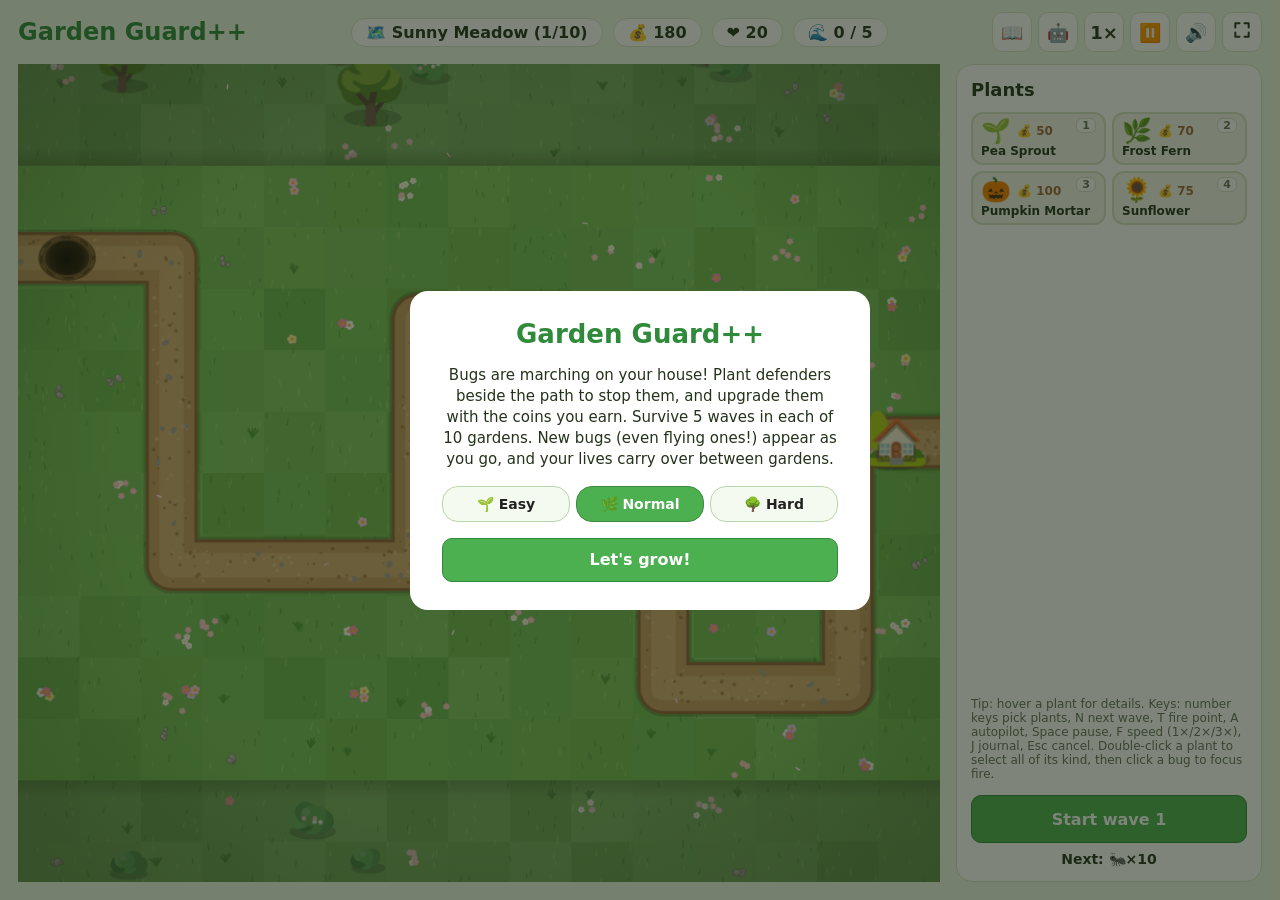
==== commit d84abbae: "Web: background music (Web Audio loops with Dale's loop points, 1.5 s crossfade build/wave, win/lose" ====
--- a/web/index.html
+++ b/web/index.html
@@ -16,12 +16,8 @@
 <link rel="stylesheet" href="css/style.css">
 <link rel="stylesheet" href="css/phone.css">
 <link rel="stylesheet" href="css/portrait.css">
-<link rel="stylesheet" href="css/immersive.css">
 </head>
 <body>
-<!-- Immersive: the garden canvas fills the whole screen behind the panels. #boardWrap (below)
-     is an empty placeholder that says where the board itself should fit (View.setSafeRect). -->
-<canvas id="board"></canvas>
 <div id="app">
   <header id="header">
     <div id="title">Garden Guard++</div>
@@ -36,13 +32,14 @@
       <button class="iconBtn" id="btnAuto" title="Autopilot: the AI plays the whole campaign at 2× (A)">🤖</button>
       <button class="iconBtn" id="btnSpeed" title="Fast forward (F)">1×</button>
       <button class="iconBtn" id="btnPause" title="Pause (Space)">⏸</button>
-      <button class="iconBtn" id="btnSound" title="Sound">🔊</button>
+      <button class="iconBtn" id="btnSound" title="Sound and music settings (M turns music on or off)" aria-haspopup="dialog" aria-expanded="false">🔊</button>
       <button class="iconBtn" id="btnFull" title="Full screen">⛶</button>
     </div>
   </header>
 
   <main id="play">
     <div id="boardWrap">
+      <canvas id="board"></canvas>
       <div id="toast" class="hidden"></div>
       <div id="pausedBanner" class="hidden">Paused</div>
       <button id="btnZoomReset" class="iconBtn hidden" title="Zoom out to the whole garden">🔍</button>
@@ -128,11 +125,18 @@
   </div></div>
 
   <div id="rotate"><div>📱↻</div><p>Turn your phone sideways to play</p></div>
+
+  <div id="soundPanel" class="popover hidden" role="dialog" aria-label="Sound settings">
+    <label class="prow"><input type="checkbox" id="chkMusic"> <span>Music</span></label>
+    <label class="prow vol"><span>Music volume</span> <input type="range" id="rngMusic" min="0" max="100" step="5" aria-label="Music volume"></label>
+    <label class="prow"><input type="checkbox" id="chkSfx"> <span>Sound effects</span></label>
+  </div>
 </div>
 
 <script src="js/data.js"></script>
 <script src="js/game.js"></script>
 <script src="js/audio.js"></script>
+<script src="js/music.js"></script>
 <script src="js/view.js"></script>
 <script src="js/renderer.js"></script>
 <script src="js/autopilot.js"></script>
--- a/web/css/style.css
+++ b/web/css/style.css
@@ -11,12 +11,9 @@
 body { overflow: hidden; touch-action: manipulation; -webkit-user-select: none; user-select: none; -webkit-touch-callout: none; }
 .hidden { display: none !important; }
 
-#app { position: fixed; inset: 0; display: flex; flex-direction: column; z-index: 1; pointer-events: none;
+#app { position: fixed; inset: 0; display: flex; flex-direction: column;
   padding: 12px 18px 18px; gap: 12px;
   padding-left: max(18px, env(safe-area-inset-left)); padding-right: max(18px, env(safe-area-inset-right)); }
-
-/* Taps on empty parts of the layout fall through to the garden canvas; real controls take them. */
-#header button, .stat, #side, #boardWrap > button, .overlay, #rotate { pointer-events: auto; }
 
 /* Header */
 #header { display: flex; align-items: center; gap: 10px; flex: none; }
@@ -44,12 +41,18 @@
 .iconBtn.small { width: 32px; height: 32px; font-size: 15px; }
 .iconBtn.on { background: #fff3c4; border-color: var(--gold); }
 
+/* Sound settings popover (music on/off and volume, sound effects on/off) */
+.popover { position: fixed; z-index: 40; width: 230px; max-width: calc(100vw - 16px); background: #fff; border: 1px solid var(--line);
+  border-radius: 14px; padding: 10px 14px; box-shadow: 0 8px 24px rgba(20, 32, 14, .22); }
+.popover .prow { display: flex; align-items: center; gap: 10px; min-height: 40px; font-weight: 600; cursor: pointer; }
+.popover .prow.vol { flex-direction: column; align-items: stretch; gap: 2px; min-height: 0; padding: 2px 0 6px; font-size: 13px; color: var(--muted); }
+.popover input[type=checkbox] { width: 20px; height: 20px; accent-color: var(--green2); flex: none; }
+.popover input[type=range] { width: 100%; height: 28px; accent-color: var(--green2); }
+
 /* Board */
 #play { flex: 1; display: flex; gap: 16px; min-height: 0; }
 #boardWrap { flex: 1; position: relative; min-width: 0; min-height: 0; }
-/* Immersive: the garden canvas fills the whole screen behind everything; #boardWrap is an empty
-   placeholder that tells View where the board itself fits (main.js -> View.setSafeRect). */
-#board { position: fixed; inset: 0; width: 100%; height: 100%; touch-action: none; display: block; z-index: 0; }
+#board { position: absolute; inset: 0; width: 100%; height: 100%; touch-action: none; display: block; }
 #board.cross { cursor: crosshair; }
 #toast { position: absolute; top: 16px; left: 50%; transform: translateX(-50%); pointer-events: none;
   background: rgba(36, 51, 28, .9); color: #fff; font-weight: 700; font-size: 15px;
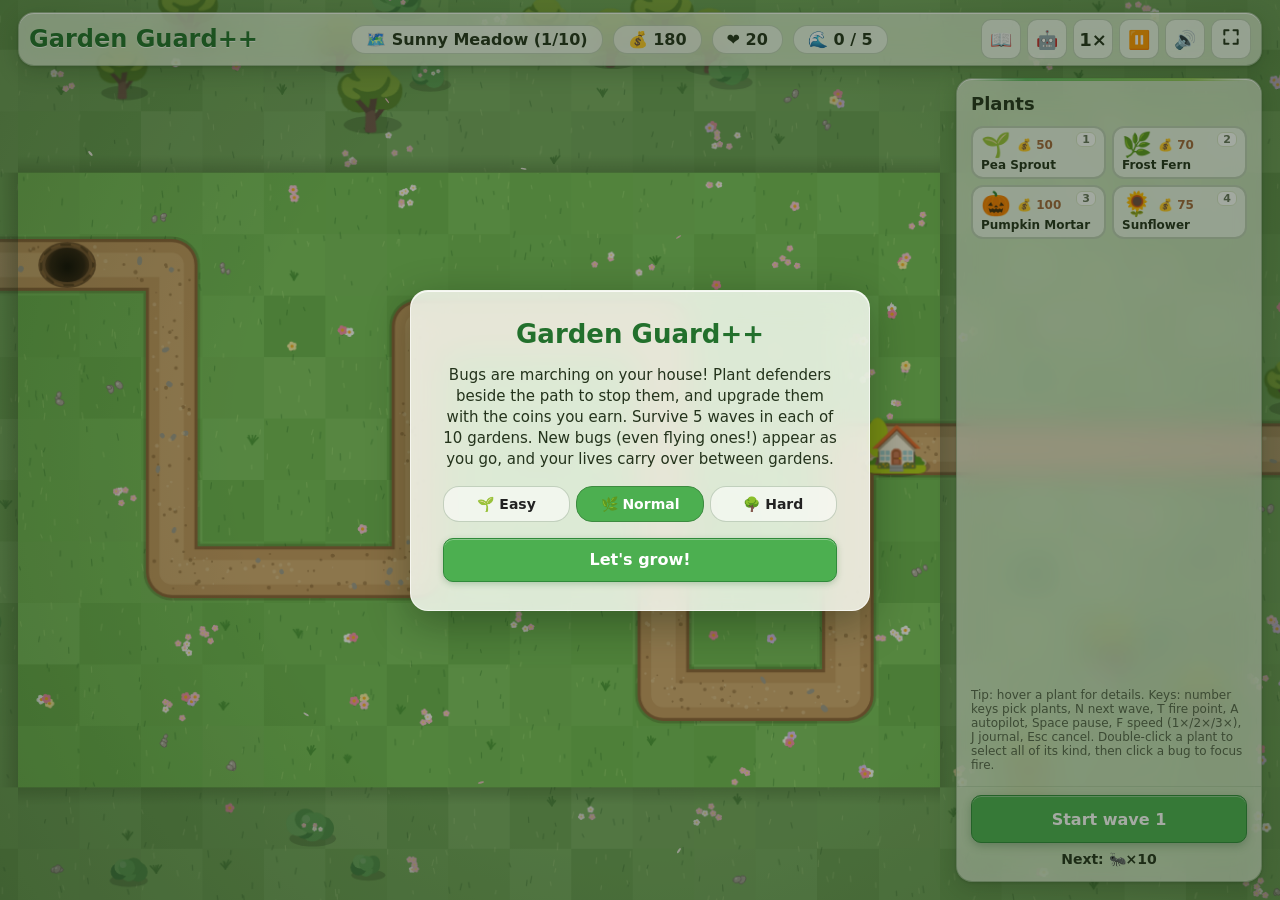
==== commit d25ab612: "Merge origin/main (music) into immersive: music + sound panel on the immersive look Conflicts: READM" ====
--- a/web/index.html
+++ b/web/index.html
@@ -16,8 +16,12 @@
 <link rel="stylesheet" href="css/style.css">
 <link rel="stylesheet" href="css/phone.css">
 <link rel="stylesheet" href="css/portrait.css">
+<link rel="stylesheet" href="css/immersive.css">
 </head>
 <body>
+<!-- Immersive: the garden canvas fills the whole screen behind the panels. #boardWrap (below)
+     is an empty placeholder that says where the board itself should fit (View.setSafeRect). -->
+<canvas id="board"></canvas>
 <div id="app">
   <header id="header">
     <div id="title">Garden Guard++</div>
@@ -39,7 +43,6 @@
 
   <main id="play">
     <div id="boardWrap">
-      <canvas id="board"></canvas>
       <div id="toast" class="hidden"></div>
       <div id="pausedBanner" class="hidden">Paused</div>
       <button id="btnZoomReset" class="iconBtn hidden" title="Zoom out to the whole garden">🔍</button>
--- a/web/css/style.css
+++ b/web/css/style.css
@@ -11,9 +11,12 @@
 body { overflow: hidden; touch-action: manipulation; -webkit-user-select: none; user-select: none; -webkit-touch-callout: none; }
 .hidden { display: none !important; }
 
-#app { position: fixed; inset: 0; display: flex; flex-direction: column;
+#app { position: fixed; inset: 0; display: flex; flex-direction: column; z-index: 1; pointer-events: none;
   padding: 12px 18px 18px; gap: 12px;
   padding-left: max(18px, env(safe-area-inset-left)); padding-right: max(18px, env(safe-area-inset-right)); }
+
+/* Taps on empty parts of the layout fall through to the garden canvas; real controls take them. */
+#header button, .stat, #side, #boardWrap > button, .overlay, #rotate { pointer-events: auto; }
 
 /* Header */
 #header { display: flex; align-items: center; gap: 10px; flex: none; }
@@ -52,7 +55,9 @@
 /* Board */
 #play { flex: 1; display: flex; gap: 16px; min-height: 0; }
 #boardWrap { flex: 1; position: relative; min-width: 0; min-height: 0; }
-#board { position: absolute; inset: 0; width: 100%; height: 100%; touch-action: none; display: block; }
+/* Immersive: the garden canvas fills the whole screen behind everything; #boardWrap is an empty
+   placeholder that tells View where the board itself fits (main.js -> View.setSafeRect). */
+#board { position: fixed; inset: 0; width: 100%; height: 100%; touch-action: none; display: block; z-index: 0; }
 #board.cross { cursor: crosshair; }
 #toast { position: absolute; top: 16px; left: 50%; transform: translateX(-50%); pointer-events: none;
   background: rgba(36, 51, 28, .9); color: #fff; font-weight: 700; font-size: 15px;
--- a/web/css/immersive.css
+++ b/web/css/immersive.css
@@ -0,0 +1,124 @@
+/* Garden Guard++ web: immersive look, frosted-glass panels (owner: Bill). Loaded LAST.
+   The garden canvas fills the screen behind everything (Hank's layout contract); the header, the side
+   panel and the cards float on it as translucent, blurred "glass" with light garden touches.
+   Contrast: the glass is always LIGHT (dark ink on it), so the text reads the same over grass, soil,
+   autumn leaves, night and snow. Snow is the hard case for the EDGE of a light panel, so every panel
+   also has a darker green hairline + soft shadow that separates it from white ground.
+   No backdrop-filter (old browsers): the same panels, just more opaque (see @supports at the end). */
+:root {
+  --glass: rgba(248, 252, 242, .66);          /* panel fill (the blur does most of the work) */
+  --glass-strong: rgba(250, 253, 246, .84);   /* cards, tooltips: text-heavy */
+  --glass-chip: rgba(255, 255, 255, .58);     /* stat pills, shop cards, buttons on glass */
+  --glass-edge: rgba(47, 90, 40, .30);        /* hairline: visible on snow and on dark grass */
+  --glass-hi: rgba(255, 255, 255, .75);       /* top highlight (inner) */
+  --glass-blur: blur(14px) saturate(1.35);
+  --glass-shadow: 0 6px 22px rgba(20, 40, 12, .22), 0 1px 3px rgba(20, 40, 12, .18);
+}
+
+/* ---- Panels: header and side ---- */
+#header, #side {
+  background: var(--glass);
+  -webkit-backdrop-filter: var(--glass-blur); backdrop-filter: var(--glass-blur);
+  border: 1px solid var(--glass-edge);
+  box-shadow: var(--glass-shadow), inset 0 1px 0 var(--glass-hi);
+}
+#header { border-radius: 16px; padding: 6px 10px; }
+#side { border-radius: 16px; overflow: visible; }
+/* Garden touch: a thin leafy band along the top edge of the side panel. */
+#side::before { content: ""; position: absolute; left: 14px; right: 14px; top: -1px; height: 3px;
+  border-radius: 0 0 3px 3px; pointer-events: none;
+  background: linear-gradient(90deg, rgba(76,175,80,0), rgba(76,175,80,.85) 20%, rgba(139,195,74,.85) 80%, rgba(139,195,74,0)); }
+#title { color: #22702c; text-shadow: 0 1px 0 rgba(255,255,255,.7); }
+
+/* Stat pills: brighter chips on the glass. */
+.stat { background: var(--glass-chip); border-color: rgba(47, 90, 40, .22); }
+.stat.bump { background: rgba(255, 243, 196, .92); border-color: var(--gold); }
+.stat.low { background: rgba(255, 236, 232, .9); }
+
+/* Buttons on glass: translucent white, crisp edge; the coloured ones (primary/danger) stay solid. */
+#header button, #side button:not(.primary):not(.danger), .card button:not(.primary):not(.danger):not([aria-pressed="true"]) {
+  background: var(--glass-chip); border-color: rgba(47, 90, 40, .24); }
+#header button:hover:not(:disabled), #side button:not(.primary):not(.danger):hover:not(:disabled),
+.card button:not(.primary):not(.danger):not([aria-pressed="true"]):hover:not(:disabled) { background: rgba(255, 255, 255, .85); }
+#header button:active:not(:disabled), #side button:not(.primary):not(.danger):active:not(:disabled),
+.card button:not(.primary):not(.danger):not([aria-pressed="true"]):active:not(:disabled) { background: rgba(230, 239, 218, .95); }
+#side button:not(.primary):not(.danger):disabled, .card button:not(.primary):not(.danger):not([aria-pressed="true"]):disabled {
+  background: rgba(243, 246, 238, .45); color: #8f9a85; }
+.iconBtn.on, #header button.iconBtn.on { background: rgba(255, 243, 196, .95); border-color: var(--gold); }
+button.primary { box-shadow: 0 1px 0 rgba(255,255,255,.35) inset, 0 2px 6px rgba(30, 90, 35, .25); }
+/* Disabled green buttons ("Wave 4…", "Max level"): white-on-pale-green was ~1.6:1 over snow. */
+button.primary:disabled { background: rgba(196, 224, 192, .85); color: #4f7a4c; border-color: rgba(47, 138, 58, .35);
+  box-shadow: none; }
+
+/* ---- Shop cards ---- */
+#side .shopItem { background: var(--glass-chip); border-color: rgba(47, 90, 40, .18); }
+#side .shopItem:hover:not(:disabled) { background: rgba(255, 255, 255, .82); border-color: var(--green2); }
+#side .shopItem.checked { background: rgba(200, 235, 190, .88); border-color: var(--green);
+  box-shadow: 0 0 0 2px rgba(76, 175, 80, .25); }
+#side .shopItem.fresh { background: rgba(255, 248, 220, .9); border-color: #f2b705; }
+#side .shopItem.fresh.checked { background: rgba(255, 233, 160, .92); }
+#side .shopItem:disabled { background: rgba(240, 243, 235, .38); border-color: rgba(47, 90, 40, .10); }
+#side .shopItem:disabled .shopIcon { opacity: .55; filter: saturate(.6); }
+#side .shopItem:disabled .shopName { color: #7f8a75; }   /* #a3ad99 was too faint on glass */
+#side .shopItem:disabled .shopCost { color: #c0410c; }
+.shopKey { background: rgba(255, 255, 255, .8); }
+
+/* Plant info + plant panel: slightly more solid sub-panels (lots of small text). */
+#shopInfo, #towerPanel { background: rgba(255, 255, 255, .55); border-color: rgba(47, 90, 40, .18); }
+#tpLevel, #tpStats td:first-child, #shopInfo i, #hint, #touchHint { color: #55644b; }   /* darker muted */
+
+/* Wave footer: a soft divider instead of a hard box. */
+#sideFoot { border-top: 1px solid rgba(47, 90, 40, .12); padding-top: 8px; }
+#startWave { box-shadow: 0 1px 0 rgba(255,255,255,.35) inset, 0 3px 10px rgba(30, 90, 35, .3); }
+#nextWave { color: var(--ink); }
+
+/* Side toggle (phones): a glass tab. */
+#sideToggle { background: var(--glass-strong) !important; border-color: var(--glass-edge) !important;
+  box-shadow: var(--glass-shadow); }
+
+/* ---- Toast and paused banner: dark glass ---- */
+#toast { background: rgba(28, 44, 20, .74); -webkit-backdrop-filter: blur(8px); backdrop-filter: blur(8px);
+  box-shadow: 0 4px 14px rgba(0, 0, 0, .25); border: 1px solid rgba(255, 255, 255, .18); }
+#toast.error { background: rgba(224, 83, 61, .9); }
+#pausedBanner { background: rgba(20, 32, 14, .6); -webkit-backdrop-filter: blur(8px); backdrop-filter: blur(8px);
+  border: 1px solid rgba(255, 255, 255, .2); box-shadow: 0 6px 24px rgba(0, 0, 0, .3); }
+#btnZoomReset { opacity: 1; background: var(--glass-strong); border-color: var(--glass-edge); box-shadow: var(--glass-shadow); }
+
+/* ---- Overlay cards ---- */
+.overlay { background: rgba(20, 32, 14, .38); }
+.card { background: var(--glass-strong);
+  -webkit-backdrop-filter: blur(18px) saturate(1.3); backdrop-filter: blur(18px) saturate(1.3);
+  border: 1px solid rgba(255, 255, 255, .6);
+  box-shadow: 0 12px 40px rgba(10, 25, 5, .35), inset 0 1px 0 rgba(255, 255, 255, .8); }
+.cardTitle { color: #22702c; }
+
+/* ---- Phones (<= 560px tall): cheaper glass. The board redraws every frame, and a big blur radius
+   over it costs on phone GPUs: smaller radius, a bit more fill so it still reads as glass. ---- */
+@media (max-height: 560px) {
+  :root { --glass: rgba(248, 252, 242, .74); --glass-blur: blur(8px) saturate(1.25); }
+  /* Every px counts here (phone-fit: the plant panel + 🎯 + Cancel focus must fit above the footer). */
+  #header { border-radius: 12px; padding: 1px 2px; }
+  #side { border-radius: 12px; }
+  #side::before { left: 10px; right: 10px; }
+  #sideFoot { border-top: none; padding-top: 0; }
+  .card { -webkit-backdrop-filter: blur(10px); backdrop-filter: blur(10px); }
+}
+
+/* ---- Tablets upright (portrait.css layout): the panel hugs its content (wave button right under the
+   plant panel) instead of stretching to the bottom, so the garden shows below it. ---- */
+@media (orientation: portrait) and (min-width: 600px) {
+  #side { flex: 0 1 auto; }
+  #sideBody { flex: 0 1 auto; }
+}
+
+/* ---- No backdrop-filter (Firefox < 103, old WebViews): same look, more opaque fills. ---- */
+@supports not ((backdrop-filter: blur(1px)) or (-webkit-backdrop-filter: blur(1px))) {
+  :root { --glass: rgba(246, 250, 240, .93); --glass-strong: rgba(250, 253, 246, .97);
+    --glass-chip: rgba(255, 255, 255, .85); }
+  #toast { background: rgba(28, 44, 20, .92); }
+  #pausedBanner { background: rgba(20, 32, 14, .85); }
+}
+/* Users who ask for less transparency (macOS/iOS setting; Chrome 118+): near-solid panels. */
+@media (prefers-reduced-transparency: reduce) {
+  :root { --glass: rgba(246, 250, 240, .96); --glass-strong: #fbfdf7; --glass-chip: rgba(255, 255, 255, .92); }
+}
